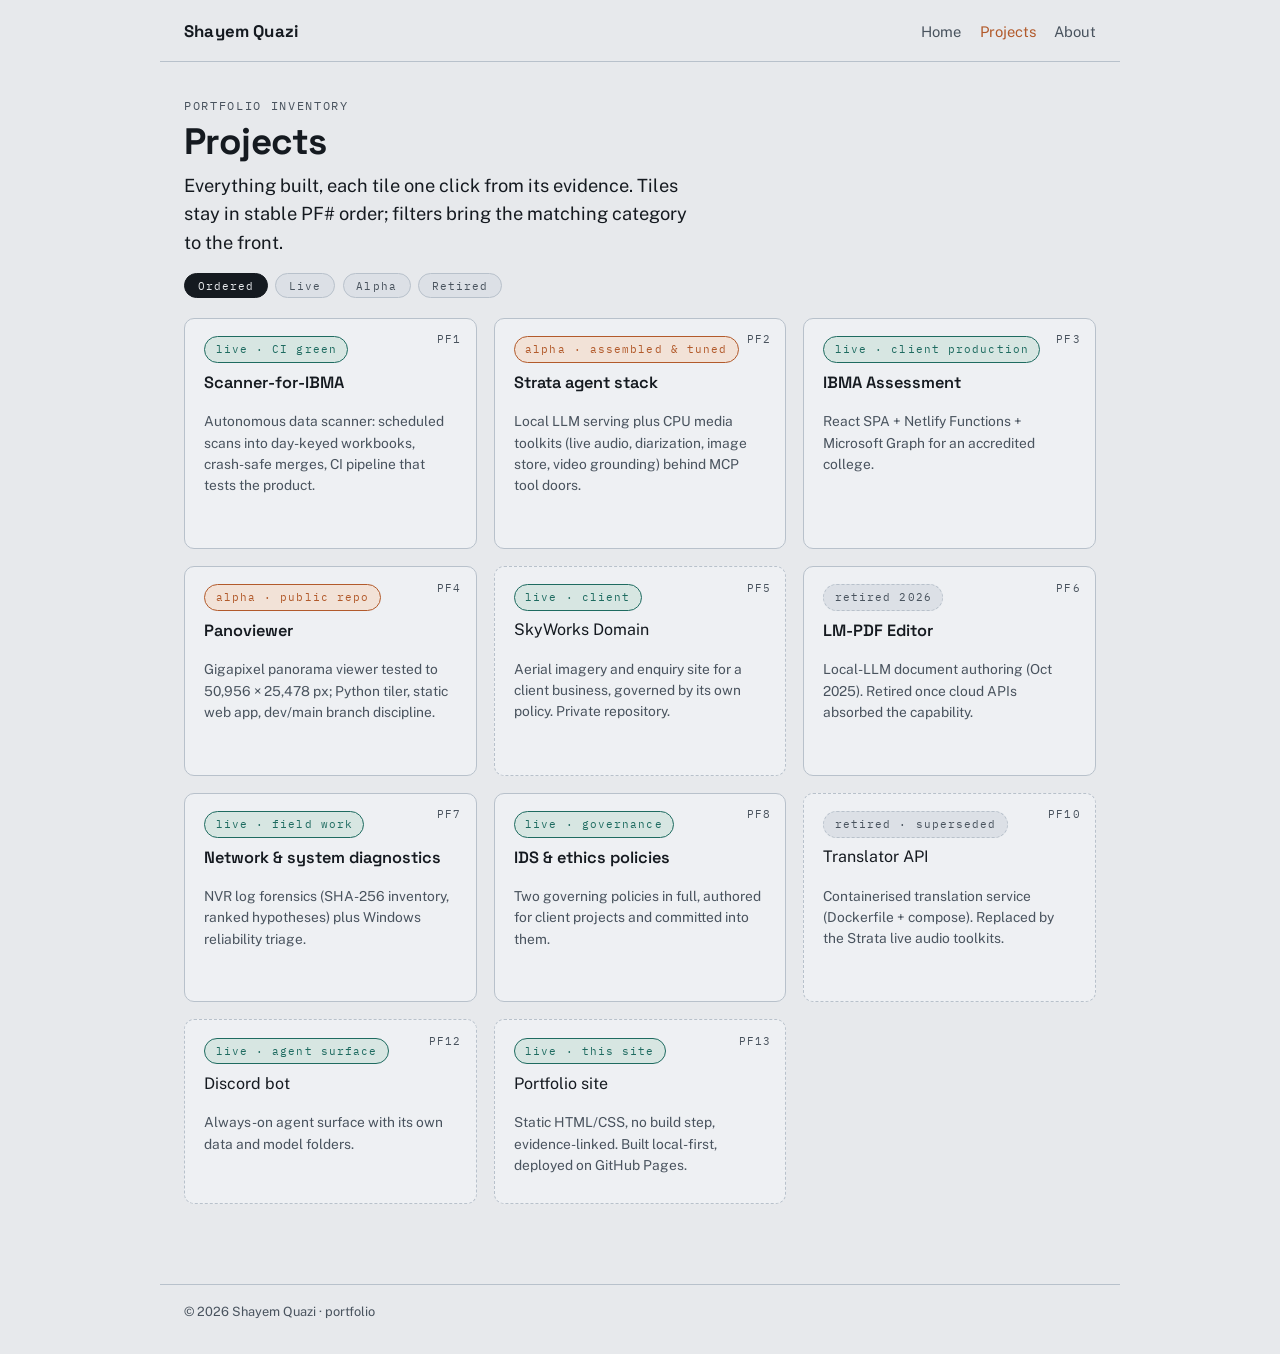
==== projects/index.html @ a9d7799c "projects page: Live/Alpha/Retired/Ordered filter bar (all cards categorised, non-matches demoted las" ====
<!DOCTYPE html>
<html lang="en">
<head>
<meta charset="utf-8">
<meta name="viewport" content="width=device-width, initial-scale=1">
<title>index.html</title>
<link rel="icon" type="image/svg+xml" href="../assets/img/favicon.svg">
<link rel="preconnect" href="https://fonts.googleapis.com">
<link rel="preconnect" href="https://fonts.gstatic.com" crossorigin>
<link href="https://fonts.googleapis.com/css2?family=IBM+Plex+Mono:wght@400;600&family=Public+Sans:wght@400;500;700&family=Space+Grotesk:wght@500;600;700&display=swap" rel="stylesheet">
<link rel="stylesheet" href="../assets/css/site.css">
</head>
<body>
<header class="site-head">
  <a class="brand" href="../index.html">Shayem Quazi</a>
  <nav>
    <a href="../index.html">Home</a>
<a href="index.html" aria-current="page">Projects</a>
    <a href="../about.html">About</a>
  </nav>
</header>

<main>
  <p class="eyebrow">portfolio inventory</p>
  <h1>Projects</h1>
  <p class="claim">Everything built, each tile one click from its evidence. Tiles stay in stable PF# order; filters bring the matching category to the front.</p>

  <div class="filters" role="group" aria-label="Filter projects">
    <button type="button" class="fbtn active" data-filter="ordered" aria-pressed="true">Ordered</button>
    <button type="button" class="fbtn" data-filter="live" aria-pressed="false">Live</button>
    <button type="button" class="fbtn" data-filter="alpha" aria-pressed="false">Alpha</button>
    <button type="button" class="fbtn" data-filter="retired" aria-pressed="false">Retired</button>
  </div>

  <div class="cards" id="grid">
    <a class="card" href="scanner-for-ibma.html" data-pf="1" data-status="live">
      <span class="pf">PF1</span>
      <span class="status live">live · CI green</span>
      <span class="t">Scanner-for-IBMA</span>
      <p class="small">Autonomous data scanner: scheduled scans into day-keyed workbooks, crash-safe merges, CI pipeline that tests the product.</p>
    </a>
    <a class="card" href="strata-agent-stack.html" data-pf="2" data-status="alpha">
      <span class="pf">PF2</span>
      <span class="status alpha">alpha · assembled &amp; tuned</span>
      <span class="t">Strata agent stack</span>
      <p class="small">Local LLM serving plus CPU media toolkits (live audio, diarization, image store, video grounding) behind MCP tool doors.</p>
    </a>
    <a class="card" href="ibma-assessment.html" data-pf="3" data-status="live">
      <span class="pf">PF3</span>
      <span class="status live">live · client production</span>
      <span class="t">IBMA Assessment</span>
      <p class="small">React SPA + Netlify Functions + Microsoft Graph for an accredited college.</p>
    </a>
    <a class="card" href="panoviewer.html" data-pf="4" data-status="alpha">
      <span class="pf">PF4</span>
      <span class="status alpha">alpha · public repo</span>
      <span class="t">Panoviewer</span>
      <p class="small">Gigapixel panorama viewer tested to 50,956 × 25,478 px; Python tiler, static web app, dev/main branch discipline.</p>
    </a>
    <div class="card static" data-pf="5" data-status="live">
      <span class="pf">PF5</span>
      <span class="status live">live · client</span>
      <span class="t">SkyWorks Domain</span>
      <p class="small">Aerial imagery and enquiry site for a client business, governed by its own policy. Private repository.</p>
    </div>
    <a class="card" href="lm-pdf-editor.html" data-pf="6" data-status="retired">
      <span class="pf">PF6</span>
      <span class="status retired">retired 2026</span>
      <span class="t">LM-PDF Editor</span>
      <p class="small">Local-LLM document authoring (Oct 2025). Retired once cloud APIs absorbed the capability.</p>
    </a>
    <a class="card" href="diagnostics.html" data-pf="7" data-status="live">
      <span class="pf">PF7</span>
      <span class="status live">live · field work</span>
      <span class="t">Network &amp; system diagnostics</span>
      <p class="small">NVR log forensics (SHA-256 inventory, ranked hypotheses) plus Windows reliability triage.</p>
    </a>
    <a class="card" href="../policies.html" data-pf="8" data-status="live">
      <span class="pf">PF8</span>
      <span class="status live">live · governance</span>
      <span class="t">IDS &amp; ethics policies</span>
      <p class="small">Two governing policies in full, authored for client projects and committed into them.</p>
    </a>
    <div class="card static" data-pf="10" data-status="retired">
      <span class="pf">PF10</span>
      <span class="status retired">retired · superseded</span>
      <span class="t">Translator API</span>
      <p class="small">Containerised translation service (Dockerfile + compose). Replaced by the Strata live audio toolkits.</p>
    </div>
    <div class="card static" data-pf="12" data-status="live">
      <span class="pf">PF12</span>
      <span class="status live">live · agent surface</span>
      <span class="t">Discord bot</span>
      <p class="small">Always-on agent surface with its own data and model folders.</p>
    </div>
    <div class="card static" data-pf="13" data-status="live">
      <span class="pf">PF13</span>
      <span class="status live">live · this site</span>
      <span class="t">Portfolio site</span>
      <p class="small">Static HTML/CSS, no build step, evidence-linked. Built local-first, deployed on GitHub Pages.</p>
    </div>
  </div>
</main>

<footer class="site-foot">© 2026 Shayem Quazi · portfolio</footer>

<script>
(function () {
  var grid = document.getElementById('grid');
  var cards = Array.prototype.slice.call(grid.children);
  var buttons = Array.prototype.slice.call(document.querySelectorAll('.fbtn'));
  function pfNum(c) { return parseInt(c.getAttribute('data-pf'), 10); }
  function apply(mode) {
    var sorted = cards.slice().sort(function (a, b) { return pfNum(a) - pfNum(b); });
    var order = sorted;
    if (mode !== 'ordered') {
      order = sorted.filter(function (c) { return c.getAttribute('data-status') === mode; })
        .concat(sorted.filter(function (c) { return c.getAttribute('data-status') !== mode; }));
    }
    order.forEach(function (c) {
      grid.appendChild(c);
      c.classList.toggle('dim', mode !== 'ordered' && c.getAttribute('data-status') !== mode);
    });
  }
  buttons.forEach(function (btn) {
    btn.addEventListener('click', function () {
      buttons.forEach(function (b) { b.classList.remove('active'); b.setAttribute('aria-pressed', 'false'); });
      btn.classList.add('active');
      btn.setAttribute('aria-pressed', 'true');
      apply(btn.getAttribute('data-filter'));
    });
  });
})();
</script>
</body>
</html>
---- assets/css/site.css ----
/* portfolio-2026 — "engineered ledger paper" system
   tokens: slate-paper / graphite ink / copper + signal-teal accents
   display: Space Grotesk · body: Public Sans · measurement: IBM Plex Mono */

:root {
  --paper: #e7e9ec;
  --paper-2: #dce0e6;
  --card: #eef0f3;
  --ink: #151a20;
  --ink-2: #49535e;
  --rule: #b8c1cb;
  --copper: #b25a2b;
  --teal: #1e6b60;
  --teal-soft: #d7e6e2;
  --shadow: 0 8px 22px rgba(21, 26, 32, .12);
  --radius: 10px;
  --font-display: "Space Grotesk", "Segoe UI", system-ui, sans-serif;
  --font-body: "Public Sans", "Segoe UI", system-ui, sans-serif;
  --font-mono: "IBM Plex Mono", "Consolas", monospace;
  --max: 60rem;
}

* { box-sizing: border-box; }
html { font-size: 16px; }
body {
  margin: 0;
  background: var(--paper);
  color: var(--ink);
  font-family: var(--font-body);
  line-height: 1.55;
}

a { color: var(--teal); text-decoration: none; }
a:hover { text-decoration: underline; text-underline-offset: 3px; }
a:focus-visible, button:focus-visible { outline: 2px solid var(--copper); outline-offset: 2px; }

/* ---------- header ---------- */
.site-head {
  display: flex; align-items: baseline; gap: 1.25rem; flex-wrap: wrap;
  max-width: var(--max); margin: 0 auto; padding: 1.1rem 1.5rem;
  border-bottom: 1px solid var(--rule);
}
.brand {
  font-family: var(--font-display); font-weight: 700; font-size: 1.05rem;
  color: var(--ink); letter-spacing: .01em;
}
.brand:hover { text-decoration: none; }
.site-head nav { display: flex; gap: 1.15rem; margin-left: auto; flex-wrap: wrap; }
.site-head nav a { font-size: .92rem; color: var(--ink-2); }
.site-head nav a:hover { color: var(--ink); text-decoration: none; }
.site-head nav a[aria-current="page"] { color: var(--copper); }

/* ---------- layout ---------- */
main { max-width: var(--max); margin: 0 auto; padding: 2.2rem 1.5rem 3rem; }
section { margin-top: 2.4rem; }
h1 {
  font-family: var(--font-display); font-weight: 700; font-size: 2.3rem;
  line-height: 1.12; letter-spacing: -.015em; margin: .35rem 0 .6rem;
}
h2 { font-family: var(--font-display); font-weight: 600; font-size: 1.25rem; margin: 0 0 .8rem; }
h3 { font-family: var(--font-display); font-weight: 600; font-size: 1.02rem; margin: 0 0 .35rem; }
p { margin: .55rem 0; max-width: 56ch; }

.eyebrow {
  font-family: var(--font-mono); font-size: .74rem; letter-spacing: .14em;
  text-transform: uppercase; color: var(--ink-2); margin: 0;
}
.claim { font-size: 1.14rem; color: var(--ink); max-width: 46ch; }
.small { font-size: .86rem; color: var(--ink-2); }

/* ---------- status + legend tags (pills) ---------- */
.status, .tag {
  display: inline-block; font-family: var(--font-mono); font-size: .68rem;
  letter-spacing: .1em; padding: .24rem .65rem; border: 1px solid var(--rule);
  border-radius: 999px; background: var(--paper-2); color: var(--ink-2);
}
.status.live, .tag.live { color: var(--teal); border-color: var(--teal); background: var(--teal-soft); }
.status.alpha, .tag.alpha { color: var(--copper); border-color: var(--copper); background: #f2e2d7; }
.status.retired, .tag.retired { color: var(--ink-2); border-style: dashed; }
.legend { display: flex; flex-wrap: wrap; gap: .45rem; margin-top: 1rem; }
.tag { cursor: help; }
.stacktags { display: flex; flex-wrap: wrap; gap: .45rem; margin: .55rem 0 0; }
.stacktags .tag { cursor: default; }

/* ---------- filter bar ---------- */
.filters { display: flex; flex-wrap: wrap; gap: .45rem; margin-top: 1rem; }
.fbtn {
  font-family: var(--font-mono); font-size: .68rem; letter-spacing: .1em;
  padding: .3rem .8rem; border: 1px solid var(--rule); border-radius: 999px;
  background: var(--paper-2); color: var(--ink-2); cursor: pointer;
  transition: border-color .15s ease, color .15s ease, background .15s ease;
}
.fbtn:hover { border-color: var(--copper); color: var(--copper); }
.fbtn.active { background: var(--ink); border-color: var(--ink); color: var(--paper); }
.card.dim { opacity: .55; }
.card.dim:hover { opacity: 1; }

/* ---------- cards / tiles ---------- */
.cards { display: grid; grid-template-columns: repeat(auto-fill, minmax(15rem, 1fr)); gap: 1.05rem; margin-top: 1.2rem; }
.card {
  border: 1px solid var(--rule); border-radius: var(--radius); padding: 1.1rem 1.2rem;
  background: var(--card); display: flex; flex-direction: column; gap: .45rem;
  position: relative;
  transition: transform .18s ease, box-shadow .18s ease, border-color .18s ease;
}
.card .pf {
  position: absolute; top: .8rem; right: .9rem;
  font-family: var(--font-mono); font-size: .68rem; letter-spacing: .1em;
  color: var(--ink-2);
}
.card.static { border-style: dashed; }
.card > .status { align-self: flex-start; width: fit-content; }
a.card { color: inherit; }
a.card:hover {
  text-decoration: none;
  transform: translateY(-3px);
  box-shadow: var(--shadow);
  border-color: var(--teal);
}
a.card .t {
  font-family: var(--font-display); font-weight: 600; font-size: 1.02rem;
  margin: 0; color: var(--ink); transition: color .15s ease;
}
a.card:hover .t { color: var(--teal); }
a.card::after {
  content: "View \2192"; margin-top: auto; font-family: var(--font-mono);
  font-size: .72rem; letter-spacing: .08em; color: var(--teal);
  opacity: 0; transition: opacity .15s ease;
}
a.card:hover::after, a.card:focus-visible::after { opacity: 1; }

/* ---------- bench strip (signature) ---------- */
.bench {
  display: grid; grid-template-columns: repeat(auto-fit, minmax(10.5rem, 1fr));
  gap: 1rem; border-top: 2px solid var(--ink); margin-top: 1.4rem;
}
.bench .m { padding: .85rem .2rem 0; border-top: none; }
.bench .n {
  font-family: var(--font-mono); font-weight: 600; font-size: 1.62rem;
  font-variant-numeric: tabular-nums; letter-spacing: -.02em; color: var(--ink);
}
.bench .n small { font-size: .82em; color: var(--copper); }
.bench .l { display: block; margin-top: .3rem; font-size: .8rem; color: var(--ink-2); max-width: 16ch; }

/* ---------- feature lists (collapsible shelves) ---------- */
ul.feat { list-style: none; padding: 0; margin: .4rem 0; }
ul.feat li { padding: .35rem 0 .35rem 1.15rem; position: relative; border-bottom: 1px solid var(--rule); }
ul.feat li:last-child { border-bottom: none; }
ul.feat li::before { content: "\203A"; position: absolute; left: .15rem; color: var(--copper); font-weight: 700; }

details.feat { border-bottom: 1px solid var(--rule); padding: .4rem 0; }
details.feat:last-of-type { border-bottom: none; }
details.feat summary {
  list-style: none; cursor: pointer; position: relative;
  padding: .15rem 0 .15rem 1.15rem; font-size: .98rem;
}
details.feat summary::-webkit-details-marker { display: none; }
details.feat summary::before {
  content: "\203A"; position: absolute; left: .15rem; top: .12rem;
  color: var(--copper); font-weight: 700; transition: transform .15s ease;
}
details.feat[open] > summary::before { transform: rotate(90deg); }
details.feat summary:hover { color: var(--teal); }
details.feat summary:focus-visible { outline: 2px solid var(--copper); outline-offset: 2px; border-radius: 4px; }
details.feat .body { padding: .35rem 0 .2rem 1.15rem; margin: 0; }

/* ---------- architecture blocks ---------- */
pre.arch {
  font-family: var(--font-mono); font-size: .8rem; line-height: 1.5;
  background: #f2f4f6; border: 1px solid var(--rule);
  border-radius: 8px; padding: .8rem 1rem; overflow-x: auto; white-space: pre;
}

/* ---------- tables ---------- */
table.ledger { border-collapse: collapse; width: 100%; font-size: .88rem; margin-top: 1rem; }
table.ledger th {
  text-align: left; font-family: var(--font-mono); font-size: .7rem;
  letter-spacing: .12em; text-transform: uppercase; color: var(--ink-2);
  border-bottom: 2px solid var(--ink); padding: .5rem .6rem;
}
table.ledger td { border-bottom: 1px solid var(--rule); padding: .6rem; vertical-align: top; }
table.ledger tr:last-child td { border-bottom: none; }

/* ---------- footer ---------- */
.site-foot {
  max-width: var(--max); margin: 2rem auto 0; padding: 1.1rem 1.5rem 2rem;
  border-top: 1px solid var(--rule); font-size: .8rem; color: var(--ink-2);
}

@media (max-width: 640px) {
  h1 { font-size: 1.7rem; }
  .bench { grid-template-columns: repeat(2, 1fr); }
}
@media (prefers-reduced-motion: reduce) {
  * { animation: none !important; transition: none !important; }
  a.card:hover { transform: none; }
}
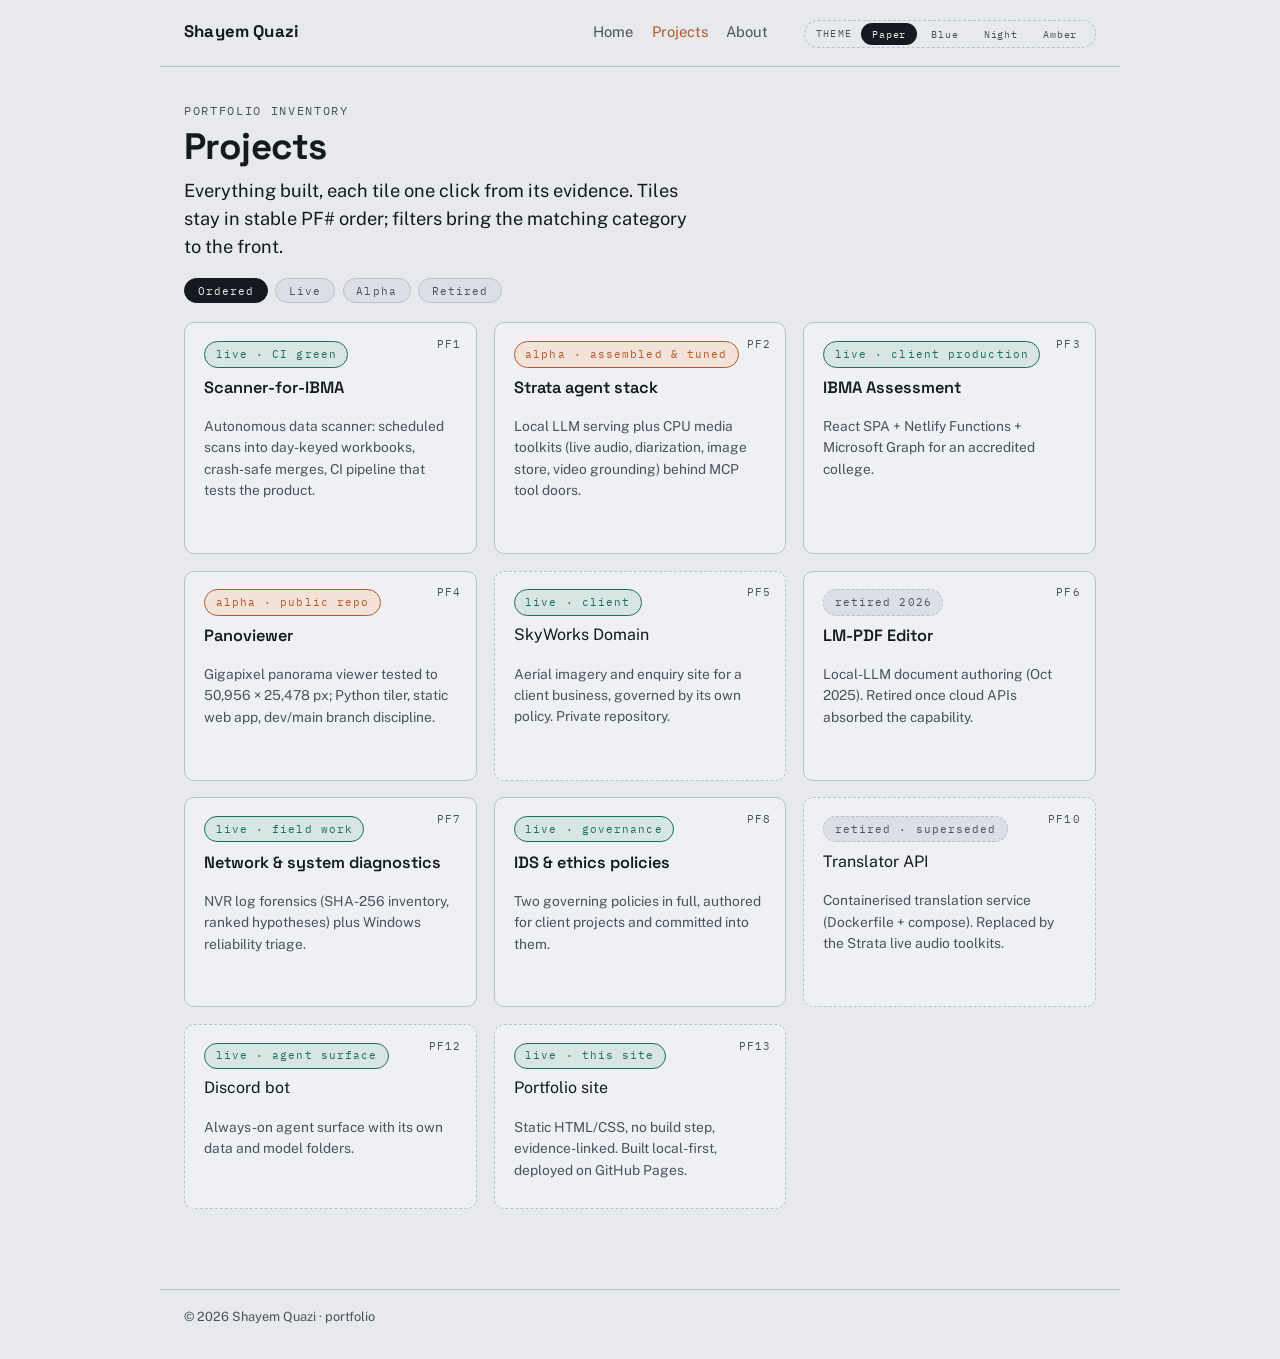
==== commit ea2990b6: "experimental theme system: Paper (default) + Blue/Night/Amber palettes from trial colors; nav theme " ====
--- a/projects/index.html
+++ b/projects/index.html
@@ -3,12 +3,13 @@
 <head>
 <meta charset="utf-8">
 <meta name="viewport" content="width=device-width, initial-scale=1">
-<title>index.html</title>
+<title>Projects</title>
 <link rel="icon" type="image/svg+xml" href="../assets/img/favicon.svg">
 <link rel="preconnect" href="https://fonts.googleapis.com">
 <link rel="preconnect" href="https://fonts.gstatic.com" crossorigin>
 <link href="https://fonts.googleapis.com/css2?family=IBM+Plex+Mono:wght@400;600&family=Public+Sans:wght@400;500;700&family=Space+Grotesk:wght@500;600;700&display=swap" rel="stylesheet">
 <link rel="stylesheet" href="../assets/css/site.css">
+<script src="../assets/js/theme.js"></script>
 </head>
 <body>
 <header class="site-head">
--- a/assets/css/site.css
+++ b/assets/css/site.css
@@ -12,6 +12,8 @@
   --copper: #b25a2b;
   --teal: #1e6b60;
   --teal-soft: #d7e6e2;
+  --alpha-soft: #f2e2d7;
+  --code-bg: #f2f4f6;
   --shadow: 0 8px 22px rgba(21, 26, 32, .12);
   --radius: 10px;
   --font-display: "Space Grotesk", "Segoe UI", system-ui, sans-serif;
@@ -75,7 +77,7 @@
   border-radius: 999px; background: var(--paper-2); color: var(--ink-2);
 }
 .status.live, .tag.live { color: var(--teal); border-color: var(--teal); background: var(--teal-soft); }
-.status.alpha, .tag.alpha { color: var(--copper); border-color: var(--copper); background: #f2e2d7; }
+.status.alpha, .tag.alpha { color: var(--copper); border-color: var(--copper); background: var(--alpha-soft); }
 .status.retired, .tag.retired { color: var(--ink-2); border-style: dashed; }
 .legend { display: flex; flex-wrap: wrap; gap: .45rem; margin-top: 1rem; }
 .tag { cursor: help; }
@@ -167,7 +169,7 @@
 /* ---------- architecture blocks ---------- */
 pre.arch {
   font-family: var(--font-mono); font-size: .8rem; line-height: 1.5;
-  background: #f2f4f6; border: 1px solid var(--rule);
+  background: var(--code-bg); border: 1px solid var(--rule);
   border-radius: 8px; padding: .8rem 1rem; overflow-x: auto; white-space: pre;
 }
 
@@ -195,3 +197,45 @@
   * { animation: none !important; transition: none !important; }
   a.card:hover { transform: none; }
 }
+
+/* ---------- experimental theme switcher (nav) ---------- */
+.theme-switch {
+  display: flex; align-items: center; gap: .25rem; margin-left: 1rem;
+  border: 1px dashed var(--rule); border-radius: 999px; padding: .15rem .45rem;
+}
+.tlabel {
+  font-family: var(--font-mono); font-size: .6rem; letter-spacing: .12em;
+  text-transform: uppercase; color: var(--ink-2); padding: 0 .35rem 0 .25rem;
+}
+.tbtn {
+  font-family: var(--font-mono); font-size: .64rem; letter-spacing: .08em;
+  padding: .22rem .6rem; border: 1px solid transparent; border-radius: 999px;
+  background: transparent; color: var(--ink-2); cursor: pointer;
+  transition: color .15s ease, background .15s ease;
+}
+.tbtn:hover { color: var(--ink); }
+.tbtn.active { background: var(--ink); color: var(--paper); }
+
+/* ---------- experimental color themes ---------- */
+/* blue: cool light paper; Lblue1 links/live pills; Orange1 accents; Nblue1 ink */
+html[data-theme="blue"] {
+  --paper: #e7edf8; --paper-2: #dce4f1; --card: #f0f4fb;
+  --ink: #161830; --ink-2: #4d5673; --rule: #b7c4da;
+  --copper: #e37c14; --teal: #1276e0; --teal-soft: #d5e3f7;
+  --alpha-soft: #f7e0c6; --code-bg: #e9eff8;
+}
+/* night: Nblue2 paper, Nblue1 cards; lightened Lblue1 links (readability tint); Orange3 accents */
+html[data-theme="night"] {
+  --paper: #0e0f30; --paper-2: #191c3d; --card: #161830;
+  --ink: #e9ebf6; --ink-2: #99a3c3; --rule: #343967;
+  --copper: #f28713; --teal: #66a3f2; --teal-soft: #182f57;
+  --alpha-soft: #3c2b15; --code-bg: #12142e;
+  --shadow: 0 10px 26px rgba(0, 0, 0, .5);
+}
+/* amber: warm paper; Nblue1 ink; Orange1 accents; Lblue2 links */
+html[data-theme="amber"] {
+  --paper: #f6e9d6; --paper-2: #eeddc4; --card: #f9f0e2;
+  --ink: #161830; --ink-2: #6c5f4b; --rule: #d9c1a1;
+  --copper: #e37c14; --teal: #0f5ef2; --teal-soft: #dbe5f8;
+  --alpha-soft: #f3ddbd; --code-bg: #f1e4cf;
+}
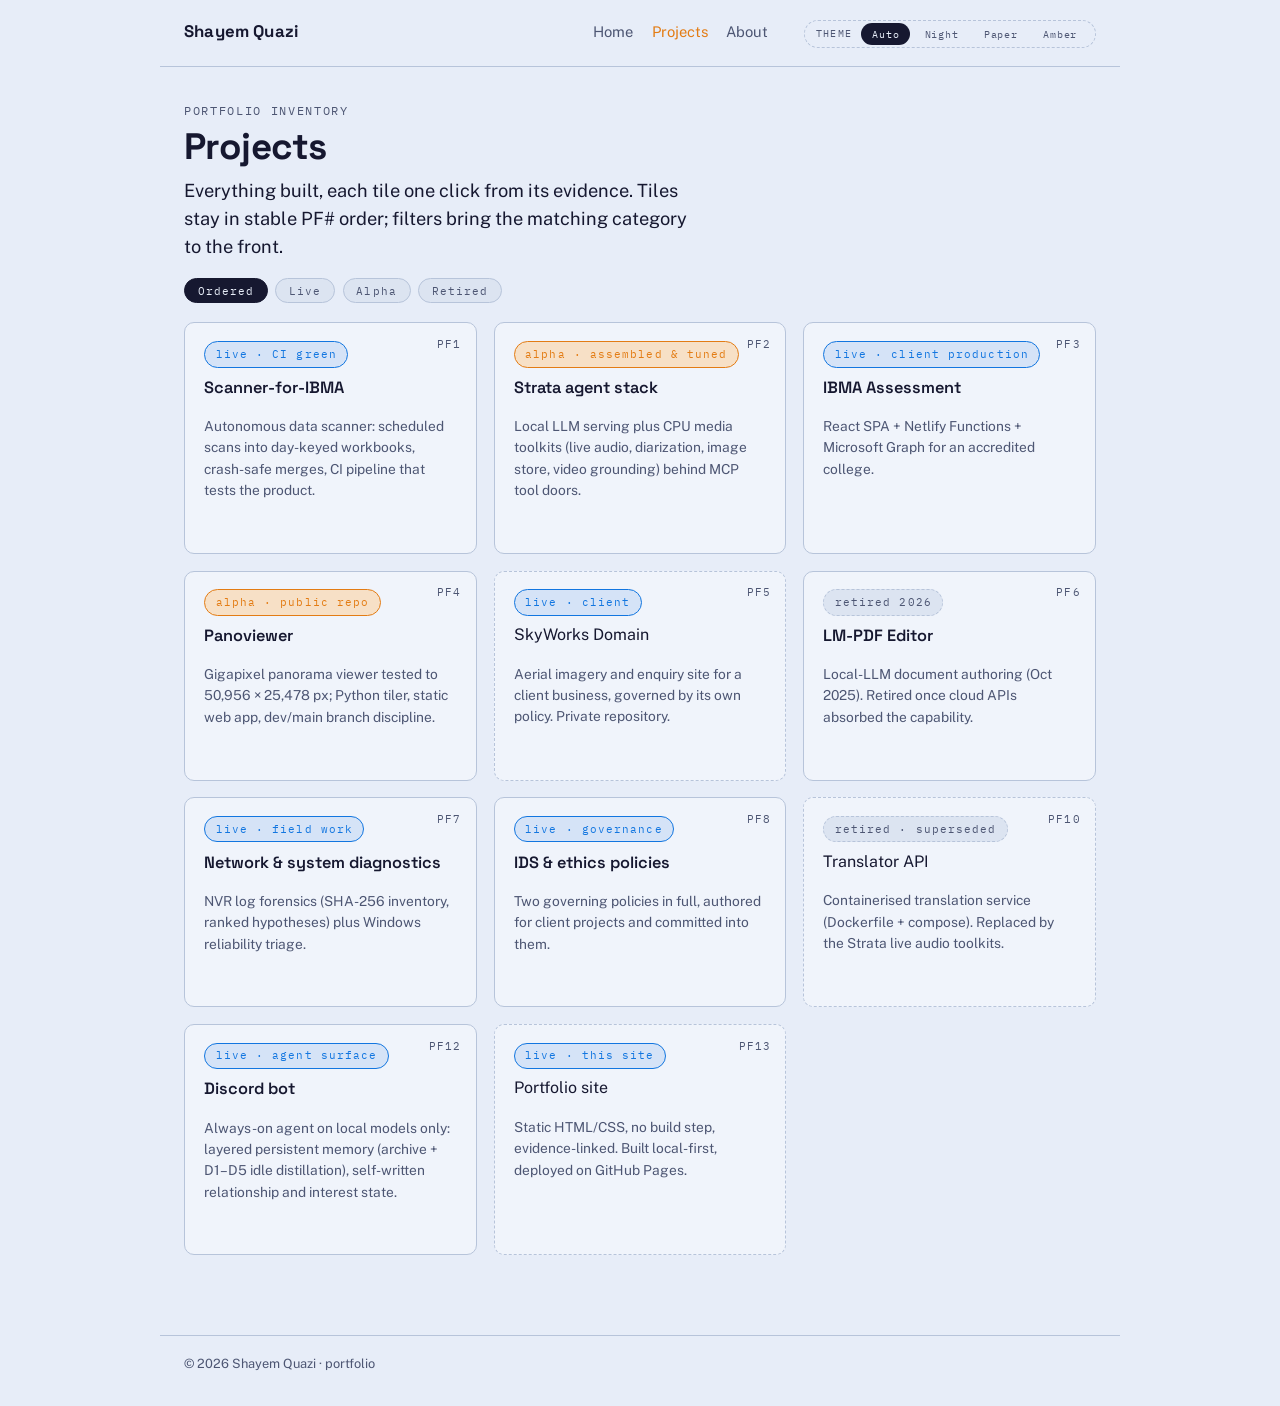
==== commit 6d86f495: "PF12: new discord-bot project page (layered memory pipeline: archive + idle distillation D1-D5, cons" ====
--- a/projects/index.html
+++ b/projects/index.html
@@ -88,12 +88,12 @@
       <span class="t">Translator API</span>
       <p class="small">Containerised translation service (Dockerfile + compose). Replaced by the Strata live audio toolkits.</p>
     </div>
-    <div class="card static" data-pf="12" data-status="live">
+    <a class="card" href="discord-bot.html" data-pf="12" data-status="live">
       <span class="pf">PF12</span>
       <span class="status live">live · agent surface</span>
       <span class="t">Discord bot</span>
-      <p class="small">Always-on agent surface with its own data and model folders.</p>
-    </div>
+      <p class="small">Always-on agent on local models only: layered persistent memory (archive + D1–D5 idle distillation), self-written relationship and interest state.</p>
+    </a>
     <div class="card static" data-pf="13" data-status="live">
       <span class="pf">PF13</span>
       <span class="status live">live · this site</span>
--- a/assets/css/site.css
+++ b/assets/css/site.css
@@ -224,13 +224,13 @@
   --copper: #e37c14; --teal: #1276e0; --teal-soft: #d5e3f7;
   --alpha-soft: #f7e0c6; --code-bg: #e9eff8;
 }
-/* night: Nblue2 paper, Nblue1 cards; lightened Lblue1 links (readability tint); Orange3 accents */
+/* night: deepened Nblue2 page, deepened Nblue1 cards, brighter ink for contrast; Orange3 accents; lightened Lblue1 links */
 html[data-theme="night"] {
-  --paper: #0e0f30; --paper-2: #191c3d; --card: #161830;
-  --ink: #e9ebf6; --ink-2: #99a3c3; --rule: #343967;
-  --copper: #f28713; --teal: #66a3f2; --teal-soft: #182f57;
-  --alpha-soft: #3c2b15; --code-bg: #12142e;
-  --shadow: 0 10px 26px rgba(0, 0, 0, .5);
+  --paper: #090a1e; --paper-2: #14172f; --card: #131530;
+  --ink: #eef0f8; --ink-2: #99a3c3; --rule: #2b3058;
+  --copper: #f28713; --teal: #66a3f2; --teal-soft: #16294e;
+  --alpha-soft: #382812; --code-bg: #101227;
+  --shadow: 0 10px 26px rgba(0, 0, 0, .55);
 }
 /* amber: warm paper; Nblue1 ink; Orange1 accents; Lblue2 links */
 html[data-theme="amber"] {
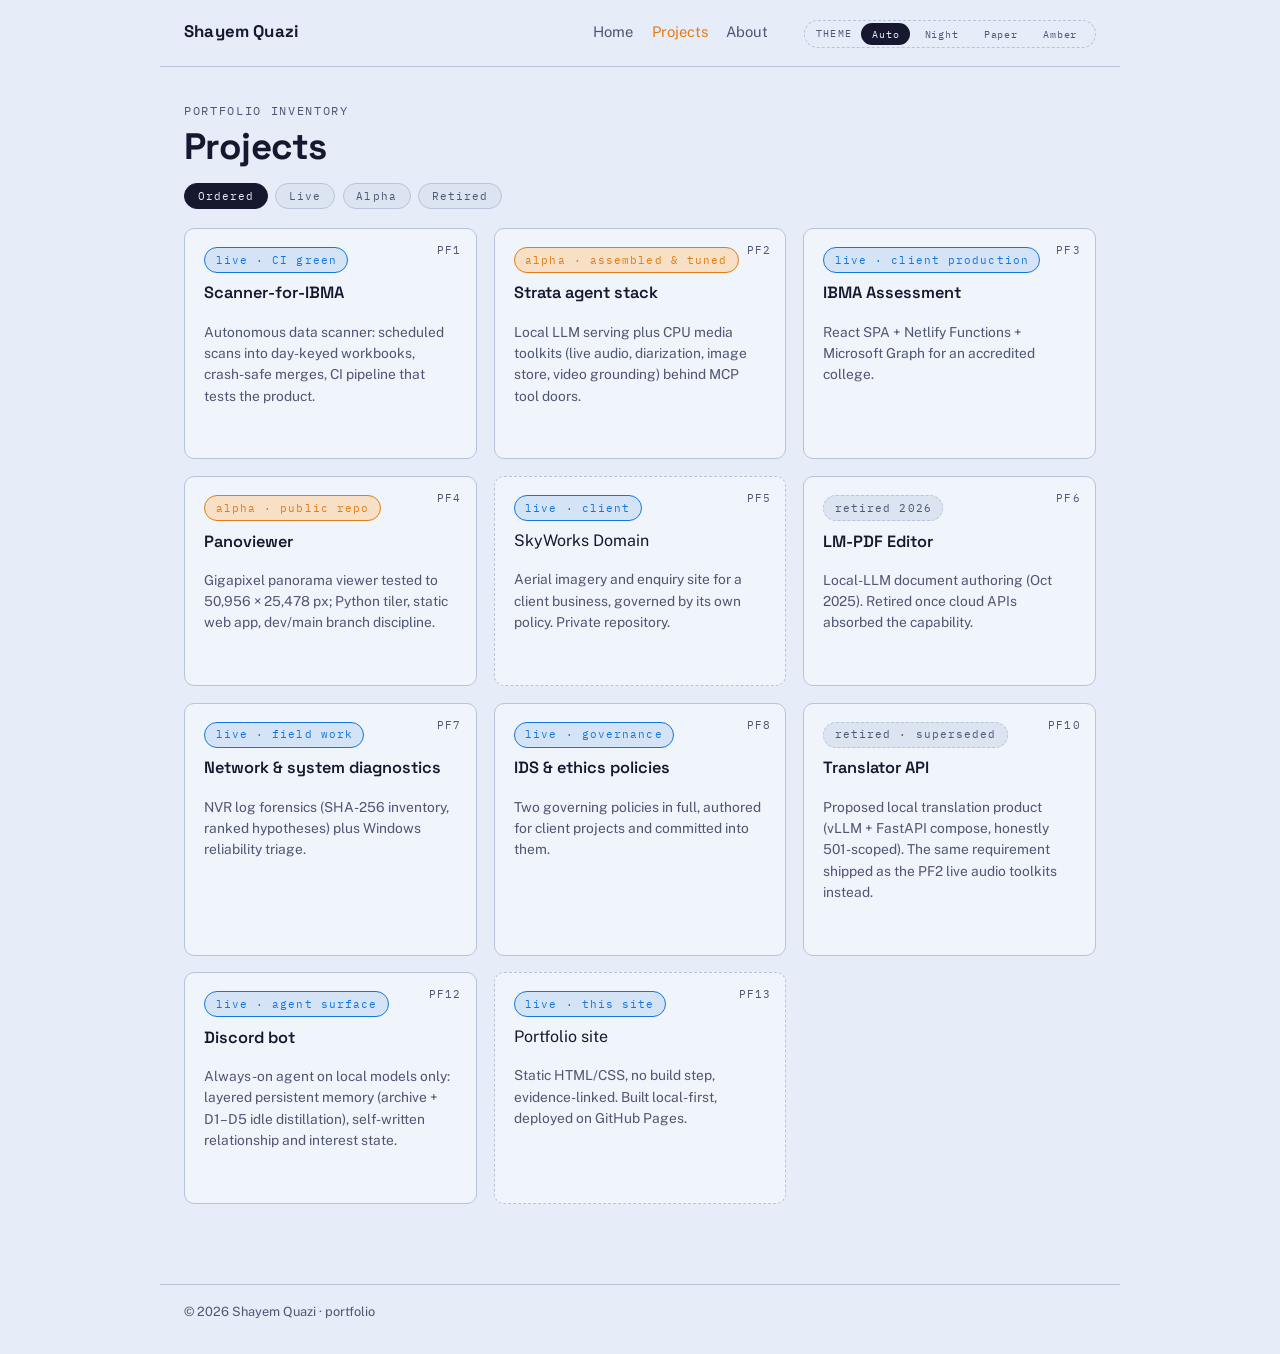
==== commit fcd26fac: "PF10: translator-api page (proposed vLLM+FastAPI design, honestly 501-scoped skeleton, retirement ra" ====
--- a/projects/index.html
+++ b/projects/index.html
@@ -24,7 +24,6 @@
 <main>
   <p class="eyebrow">portfolio inventory</p>
   <h1>Projects</h1>
-  <p class="claim">Everything built, each tile one click from its evidence. Tiles stay in stable PF# order; filters bring the matching category to the front.</p>
 
   <div class="filters" role="group" aria-label="Filter projects">
     <button type="button" class="fbtn active" data-filter="ordered" aria-pressed="true">Ordered</button>
@@ -82,12 +81,12 @@
       <span class="t">IDS &amp; ethics policies</span>
       <p class="small">Two governing policies in full, authored for client projects and committed into them.</p>
     </a>
-    <div class="card static" data-pf="10" data-status="retired">
+    <a class="card" href="translator-api.html" data-pf="10" data-status="retired">
       <span class="pf">PF10</span>
       <span class="status retired">retired · superseded</span>
       <span class="t">Translator API</span>
-      <p class="small">Containerised translation service (Dockerfile + compose). Replaced by the Strata live audio toolkits.</p>
-    </div>
+      <p class="small">Proposed local translation product (vLLM + FastAPI compose, honestly 501-scoped). The same requirement shipped as the PF2 live audio toolkits instead.</p>
+    </a>
     <a class="card" href="discord-bot.html" data-pf="12" data-status="live">
       <span class="pf">PF12</span>
       <span class="status live">live · agent surface</span>
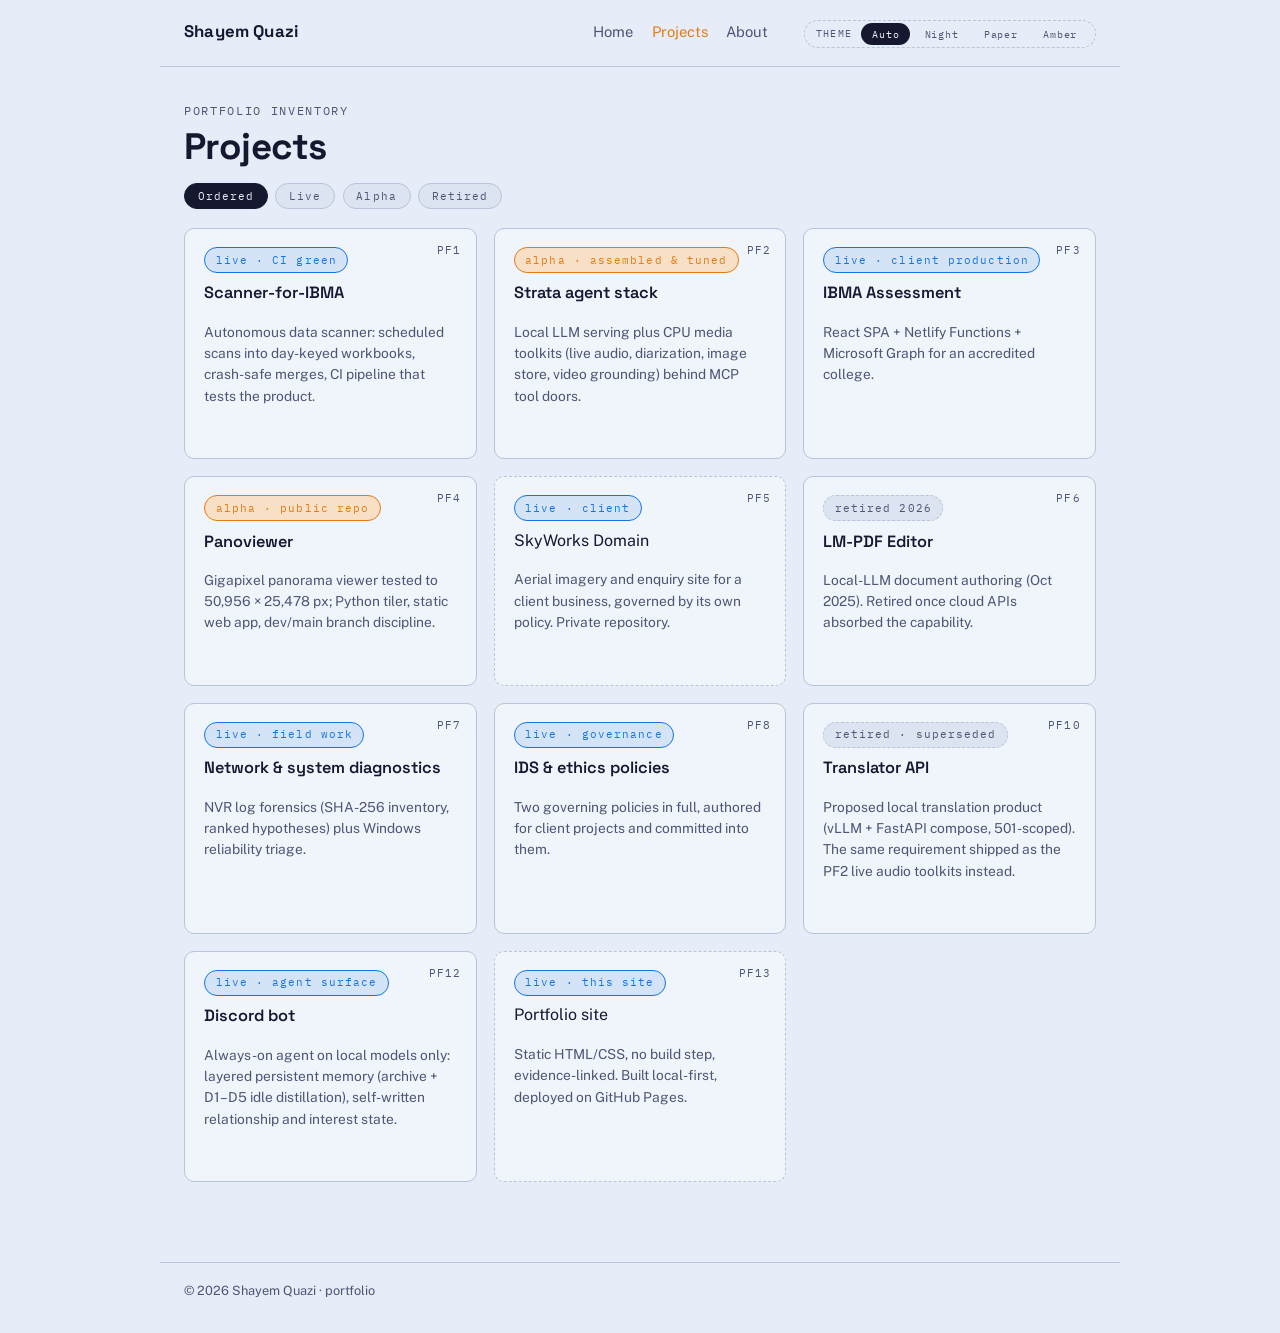
==== commit 04cf6b8e: "prose: strip non-load-bearing adjectives across project pages (honestly/deliberately/genuinely/fully" ====
--- a/projects/index.html
+++ b/projects/index.html
@@ -85,7 +85,7 @@
       <span class="pf">PF10</span>
       <span class="status retired">retired · superseded</span>
       <span class="t">Translator API</span>
-      <p class="small">Proposed local translation product (vLLM + FastAPI compose, honestly 501-scoped). The same requirement shipped as the PF2 live audio toolkits instead.</p>
+      <p class="small">Proposed local translation product (vLLM + FastAPI compose, 501-scoped). The same requirement shipped as the PF2 live audio toolkits instead.</p>
     </a>
     <a class="card" href="discord-bot.html" data-pf="12" data-status="live">
       <span class="pf">PF12</span>
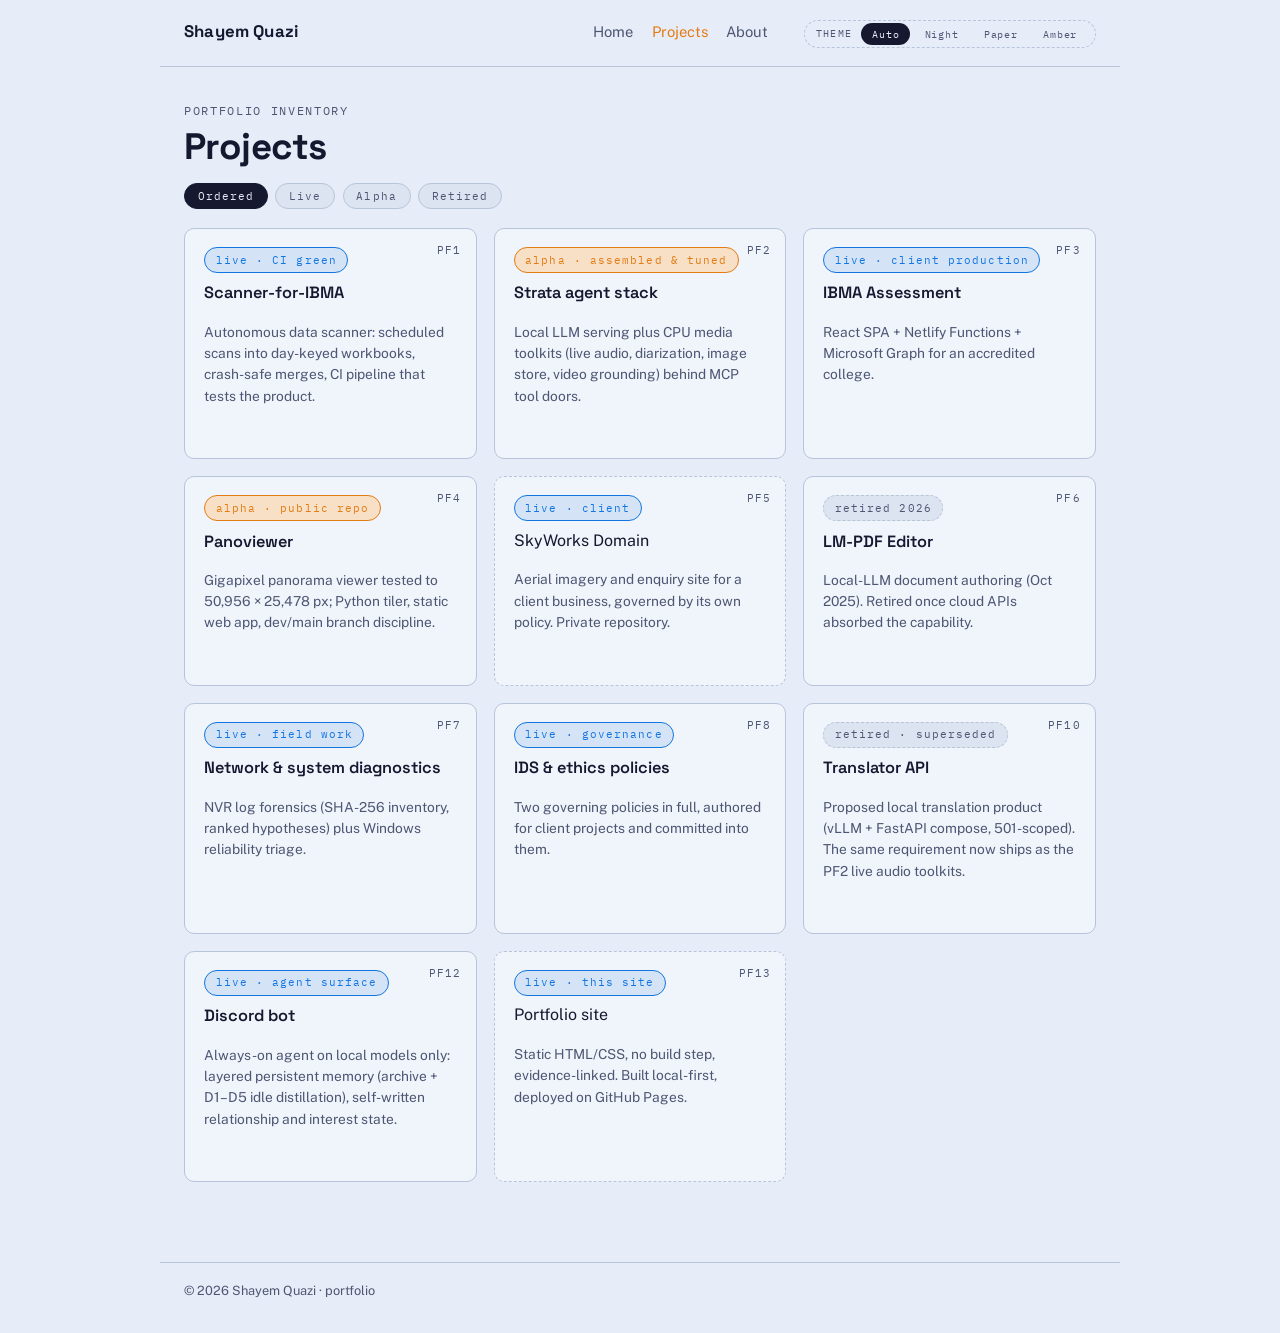
==== commit 37cf9565: "stop-slop pass across all pages incl. closed shelves: reframe X-not-Y contrast punchlines into plain" ====
--- a/projects/index.html
+++ b/projects/index.html
@@ -85,7 +85,7 @@
       <span class="pf">PF10</span>
       <span class="status retired">retired · superseded</span>
       <span class="t">Translator API</span>
-      <p class="small">Proposed local translation product (vLLM + FastAPI compose, 501-scoped). The same requirement shipped as the PF2 live audio toolkits instead.</p>
+      <p class="small">Proposed local translation product (vLLM + FastAPI compose, 501-scoped). The same requirement now ships as the PF2 live audio toolkits.</p>
     </a>
     <a class="card" href="discord-bot.html" data-pf="12" data-status="live">
       <span class="pf">PF12</span>
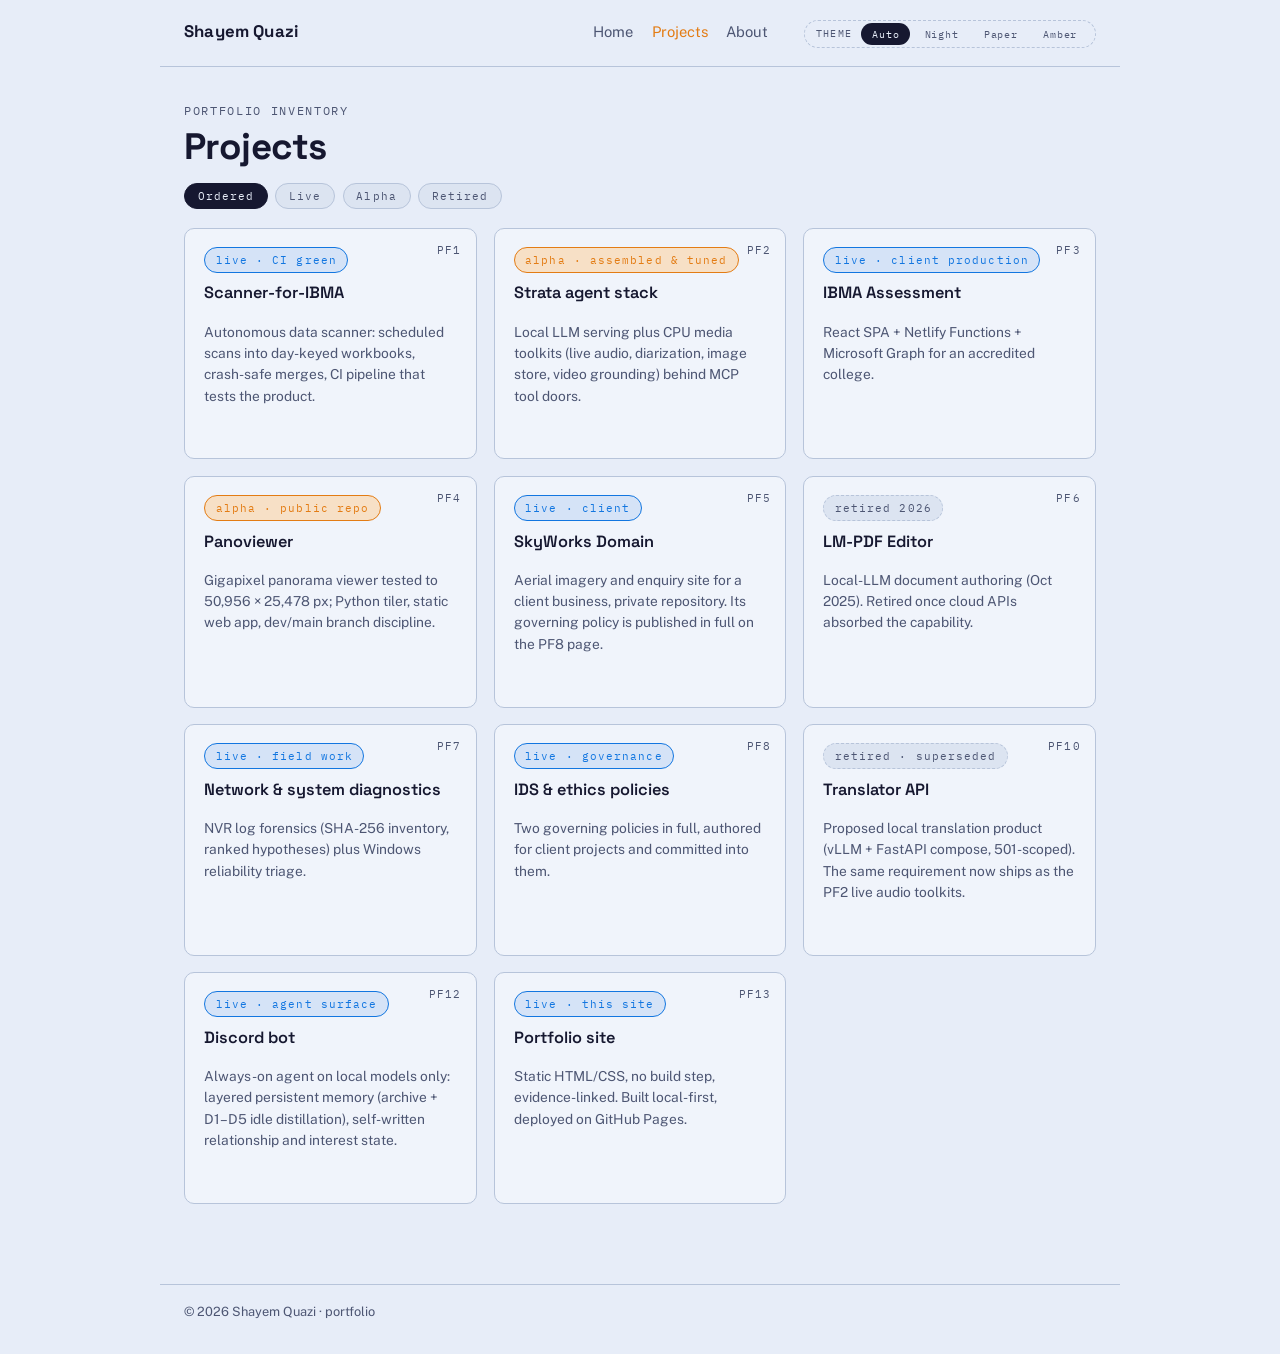
==== commit c7d4ce58: "PF5 tile now links to the PF8 policy page (its published governance), PF13 tile links to the site ho" ====
--- a/projects/index.html
+++ b/projects/index.html
@@ -57,12 +57,12 @@
       <span class="t">Panoviewer</span>
       <p class="small">Gigapixel panorama viewer tested to 50,956 × 25,478 px; Python tiler, static web app, dev/main branch discipline.</p>
     </a>
-    <div class="card static" data-pf="5" data-status="live">
+    <a class="card" href="../policies.html" data-pf="5" data-status="live">
       <span class="pf">PF5</span>
       <span class="status live">live · client</span>
       <span class="t">SkyWorks Domain</span>
-      <p class="small">Aerial imagery and enquiry site for a client business, governed by its own policy. Private repository.</p>
-    </div>
+      <p class="small">Aerial imagery and enquiry site for a client business, private repository. Its governing policy is published in full on the PF8 page.</p>
+    </a>
     <a class="card" href="lm-pdf-editor.html" data-pf="6" data-status="retired">
       <span class="pf">PF6</span>
       <span class="status retired">retired 2026</span>
@@ -93,12 +93,12 @@
       <span class="t">Discord bot</span>
       <p class="small">Always-on agent on local models only: layered persistent memory (archive + D1–D5 idle distillation), self-written relationship and interest state.</p>
     </a>
-    <div class="card static" data-pf="13" data-status="live">
+    <a class="card" href="../index.html" data-pf="13" data-status="live">
       <span class="pf">PF13</span>
       <span class="status live">live · this site</span>
       <span class="t">Portfolio site</span>
       <p class="small">Static HTML/CSS, no build step, evidence-linked. Built local-first, deployed on GitHub Pages.</p>
-    </div>
+    </a>
   </div>
 </main>
 
